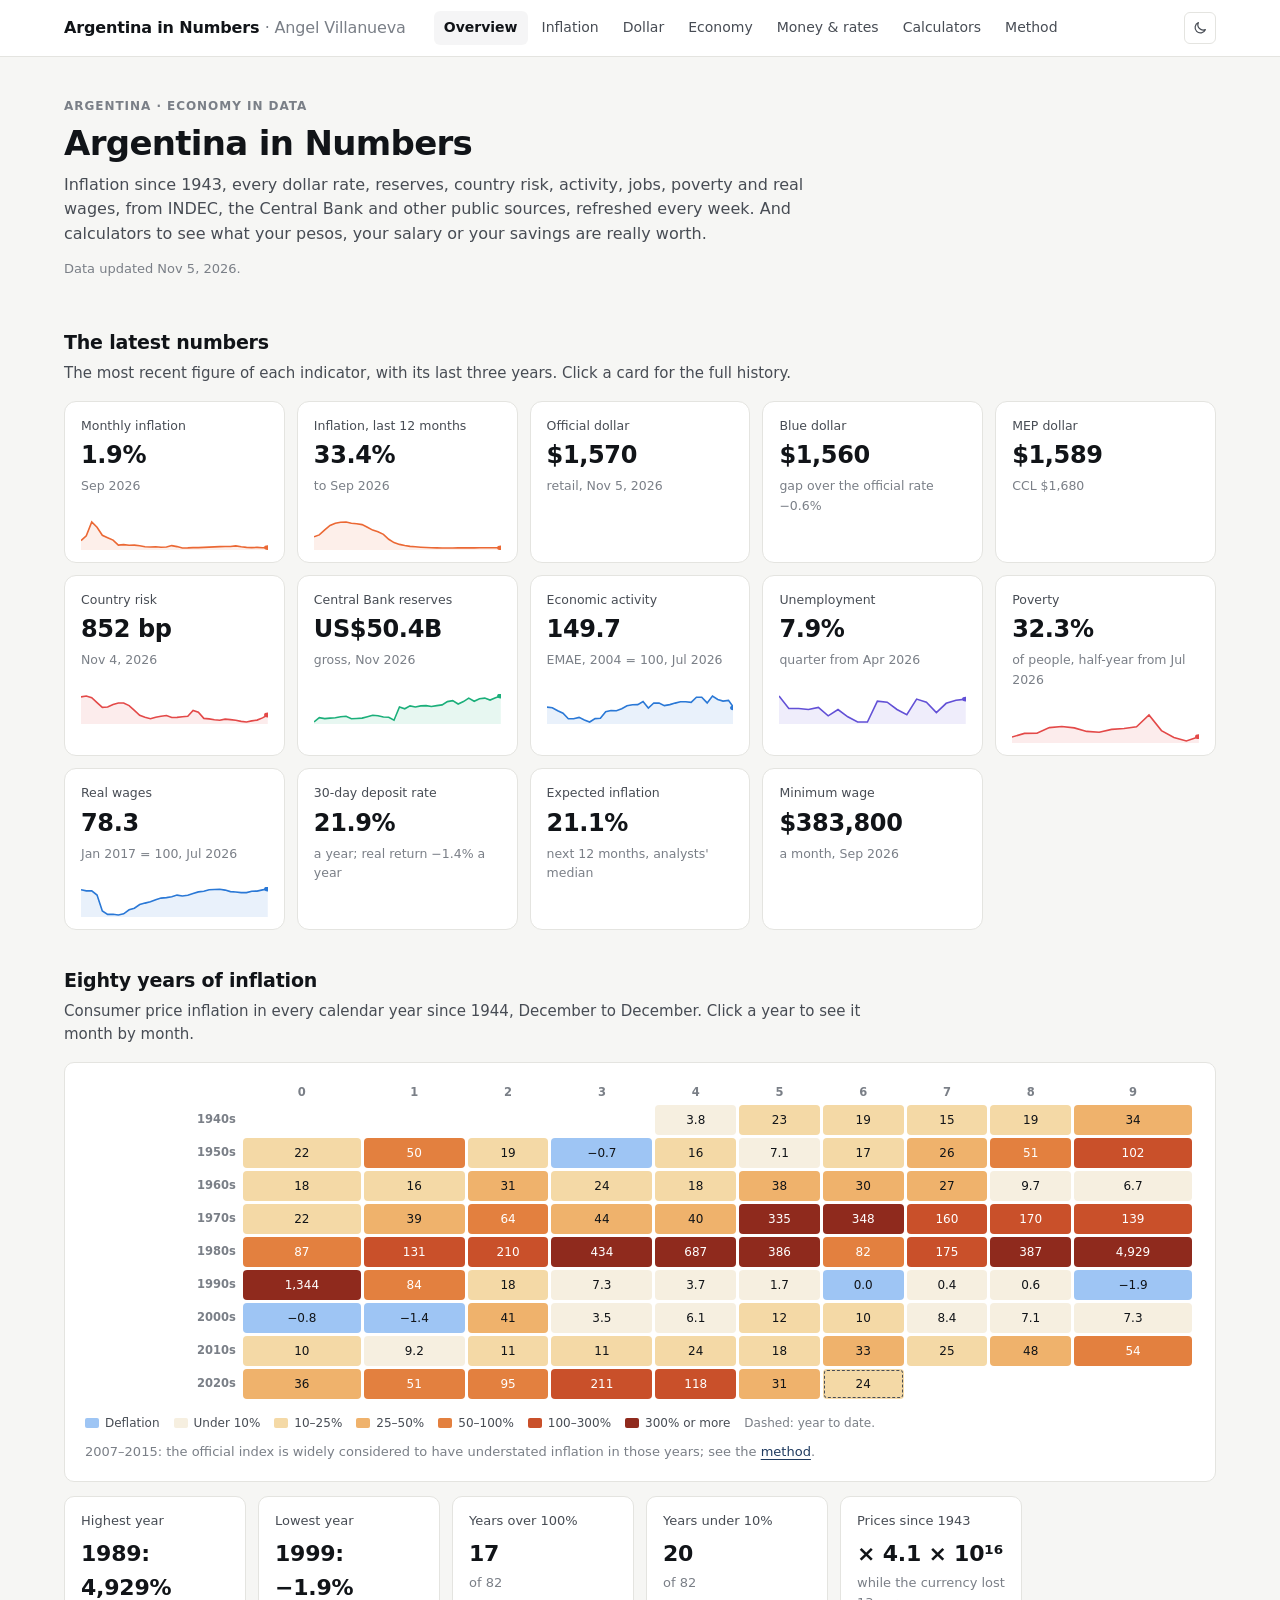
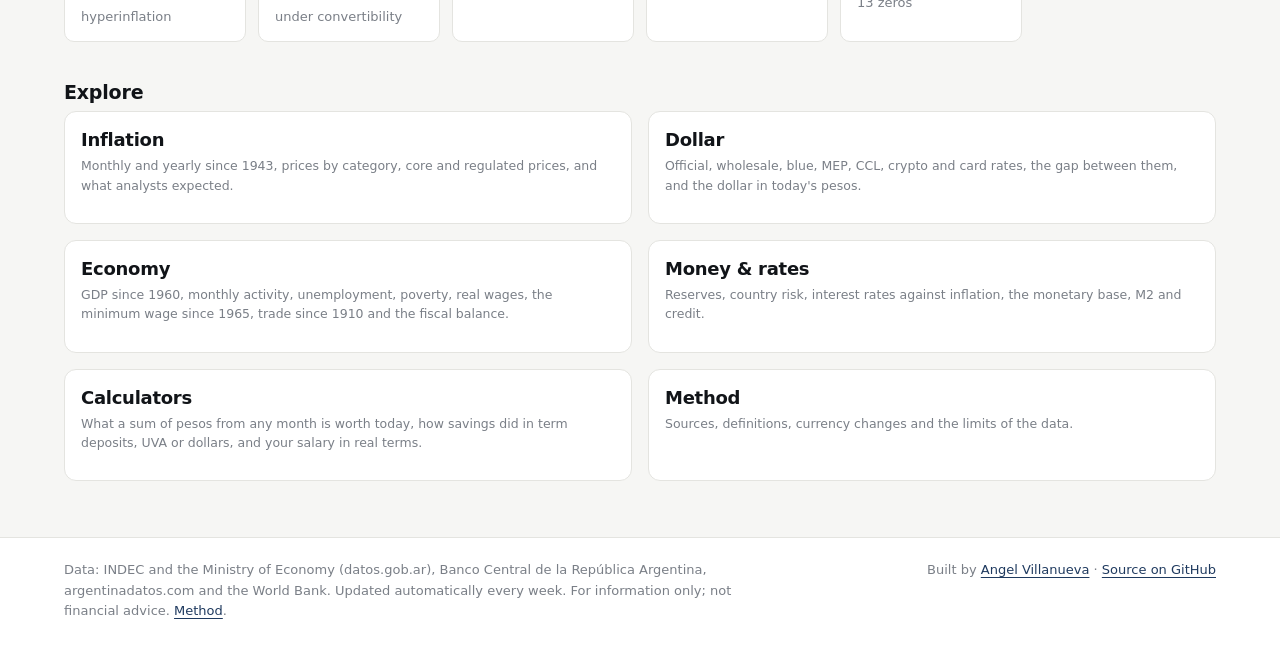
==== index.html @ 06d6029a "Add the overview: headline indicators with sparklines and every year of inflation since 1944 Co-Auth" ====
<!doctype html>
<html lang="en" data-root=".">
<head>
  <meta charset="utf-8">
  <meta name="viewport" content="width=device-width, initial-scale=1">
  <title>Argentina in Numbers</title>
  <meta name="description" content="Argentina's economy in data, updated every week: inflation since 1943, every dollar rate, reserves, country risk, activity, jobs, poverty, real wages, interest rates and calculators for your pesos.">
  <link rel="icon" href="data:image/svg+xml,%3Csvg xmlns='http://www.w3.org/2000/svg' viewBox='0 0 64 64'%3E%3Crect width='64' height='64' rx='12' fill='%2374acdf'/%3E%3Crect y='21' width='64' height='22' fill='white'/%3E%3Ccircle cx='32' cy='32' r='6' fill='%23f6b40e'/%3E%3C/svg%3E">
  <link rel="stylesheet" href="assets/theme.css">
</head>
<body>
  <main>
    <div class="wrap">
      <header class="page-head">
        <p class="eyebrow">Argentina · Economy in data</p>
        <h1>Argentina in Numbers</h1>
        <p class="lede">Inflation since 1943, every dollar rate, reserves, country risk, activity, jobs, poverty and real wages, from INDEC, the Central Bank and other public sources, refreshed every week. And calculators to see what your pesos, your salary or your savings are really worth.</p>
        <p class="updated" id="updated"></p>
      </header>

      <section class="block">
        <h2>The latest numbers</h2>
        <p class="sub">The most recent figure of each indicator, with its last three years. Click a card for the full history.</p>
        <div class="kpis" id="kpis"></div>
      </section>

      <section class="block">
        <h2>Eighty years of inflation</h2>
        <p class="sub">Consumer price inflation in every calendar year since 1944, December to December. Click a year to see it month by month.</p>
        <div class="card">
          <div class="igrid-wrap"><div id="grid"></div></div>
          <div id="grid-legend"></div>
          <p class="note">2007–2015: the official index is widely considered to have understated inflation in those years; see the <a href="method/">method</a>.</p>
        </div>
        <div class="tiles" id="infl-facts" style="margin-top:14px"></div>
      </section>

      <section class="block">
        <h2>Explore</h2>
        <div class="grid-2">
          <a class="kpi" href="inflation/"><span class="value" style="font-size:18px">Inflation</span><span class="sub">Monthly and yearly since 1943, prices by category, core and regulated prices, and what analysts expected.</span></a>
          <a class="kpi" href="dollar/"><span class="value" style="font-size:18px">Dollar</span><span class="sub">Official, wholesale, blue, MEP, CCL, crypto and card rates, the gap between them, and the dollar in today's pesos.</span></a>
          <a class="kpi" href="economy/"><span class="value" style="font-size:18px">Economy</span><span class="sub">GDP since 1960, monthly activity, unemployment, poverty, real wages, the minimum wage since 1965, trade since 1910 and the fiscal balance.</span></a>
          <a class="kpi" href="money/"><span class="value" style="font-size:18px">Money &amp; rates</span><span class="sub">Reserves, country risk, interest rates against inflation, the monetary base, M2 and credit.</span></a>
          <a class="kpi" href="calculators/"><span class="value" style="font-size:18px">Calculators</span><span class="sub">What a sum of pesos from any month is worth today, how savings did in term deposits, UVA or dollars, and your salary in real terms.</span></a>
          <a class="kpi" href="method/"><span class="value" style="font-size:18px">Method</span><span class="sub">Sources, definitions, currency changes and the limits of the data.</span></a>
        </div>
      </section>
    </div>
  </main>

  <script src="assets/vendor/d3.v7.9.0.min.js"></script>
  <script src="assets/core.js"></script>
  <script src="assets/ar.js"></script>
  <script src="assets/pages/home.js"></script>
</body>
</html>
---- assets/theme.css ----
/* World Atlas — shared styles (same system as Market History) */

:root {
  color-scheme: light;
  --bg: #f6f6f4;
  --surface: #ffffff;
  --ink: #111418;
  --ink-2: #474c54;
  --muted: #7a7f87;
  --line: #e4e4e0;
  --line-2: #cfcfc9;
  --accent: #1f3a5f;
  --accent-ink: #ffffff;
  --hover: rgba(17, 20, 24, 0.04);

  /* Returns: blue for gains, red for losses, three steps per side */
  --pos-1: #dbe8f8; --pos-2: #9ec5f4; --pos-3: #2a78d6;
  --neg-1: #f9dedb; --neg-2: #f0a59d; --neg-3: #d03b3b;
  --pos-ink: #1c5cab; --neg-ink: #b42f2f;
  --on-strong: #ffffff;
  --recession: rgba(17, 20, 24, 0.06);

  /* Categorical series, fixed order */
  --s1: #2a78d6; --s2: #eb6834; --s3: #1baf7a; --s4: #eda100;
  --s5: #e87ba4; --s6: #008300; --s7: #6250d6; --s8: #e34948;

  --sans: system-ui, -apple-system, "Segoe UI", Roboto, "Helvetica Neue", Arial, sans-serif;
}

@media (prefers-color-scheme: dark) {
  :root:not([data-theme="light"]) {
    color-scheme: dark;
    --bg: #0f1012;
    --surface: #17181b;
    --ink: #eeeeea;
    --ink-2: #c1c1ba;
    --muted: #8d8d87;
    --line: #2a2b2f;
    --line-2: #3a3b40;
    --accent: #8db4e8;
    --accent-ink: #0d1726;
    --hover: rgba(255, 255, 255, 0.05);
    --pos-1: #1d2d42; --pos-2: #255592; --pos-3: #3987e5;
    --neg-1: #3a2021; --neg-2: #8a3533; --neg-3: #e66767;
    --pos-ink: #7fb0ec; --neg-ink: #ee8a88;
    --on-strong: #0f1012;
    --recession: rgba(255, 255, 255, 0.06);
    --s1: #3987e5; --s2: #d95926; --s3: #199e70; --s4: #c98500;
    --s5: #d55181; --s6: #008300; --s7: #9085e9; --s8: #e66767;
  }
}
:root[data-theme="dark"] {
  color-scheme: dark;
  --bg: #0f1012;
  --surface: #17181b;
  --ink: #eeeeea;
  --ink-2: #c1c1ba;
  --muted: #8d8d87;
  --line: #2a2b2f;
  --line-2: #3a3b40;
  --accent: #8db4e8;
  --accent-ink: #0d1726;
  --hover: rgba(255, 255, 255, 0.05);
  --pos-1: #1d2d42; --pos-2: #255592; --pos-3: #3987e5;
  --neg-1: #3a2021; --neg-2: #8a3533; --neg-3: #e66767;
  --pos-ink: #7fb0ec; --neg-ink: #ee8a88;
  --on-strong: #0f1012;
  --recession: rgba(255, 255, 255, 0.06);
  --s1: #3987e5; --s2: #d95926; --s3: #199e70; --s4: #c98500;
  --s5: #d55181; --s6: #008300; --s7: #9085e9; --s8: #e66767;
}

* { box-sizing: border-box; }
html { -webkit-text-size-adjust: 100%; }
body {
  margin: 0;
  background: var(--bg);
  color: var(--ink);
  font: 15px/1.55 var(--sans);
  -webkit-font-smoothing: antialiased;
}
a { color: var(--accent); text-underline-offset: 3px; }
:focus-visible { outline: 2px solid var(--accent); outline-offset: 2px; border-radius: 3px; }
.wrap { max-width: 1200px; margin: 0 auto; padding: 0 24px; }
.num, table { font-variant-numeric: tabular-nums; }
.pos { color: var(--pos-ink); }
.neg { color: var(--neg-ink); }
.muted { color: var(--muted); }

/* ---------- header ---------- */
.topbar { background: var(--surface); border-bottom: 1px solid var(--line); }
.topbar-inner { display: flex; align-items: center; gap: 28px; height: 56px; }
.brand { color: var(--ink); text-decoration: none; font-weight: 650; letter-spacing: -0.01em; font-size: 16px; white-space: nowrap; }
.brand span { color: var(--muted); font-weight: 400; }
.nav { display: flex; gap: 4px; margin: 0 auto 0 0; padding: 0; list-style: none; overflow-x: auto; scrollbar-width: none; min-width: 0; }
.nav a {
  display: block; padding: 6px 10px; border-radius: 6px;
  color: var(--ink-2); text-decoration: none; font-size: 14px; white-space: nowrap;
}
.nav a:hover { background: var(--hover); color: var(--ink); }
.nav a[aria-current="page"] { color: var(--ink); font-weight: 600; background: var(--hover); }
.theme-toggle {
  flex-shrink: 0; width: 32px; height: 32px; border-radius: 6px; cursor: pointer;
  border: 1px solid var(--line); background: transparent; color: var(--ink-2);
  display: grid; place-items: center;
}
.theme-toggle svg { width: 16px; height: 16px; }

/* ---------- page head ---------- */
.page-head { padding: 40px 0 8px; }
.eyebrow { font-size: 12px; font-weight: 600; letter-spacing: 0.08em; text-transform: uppercase; color: var(--muted); margin: 0 0 8px; }
h1 { font-size: clamp(26px, 3.4vw, 34px); line-height: 1.15; font-weight: 650; letter-spacing: -0.02em; margin: 0 0 10px; }
.lede { max-width: 760px; color: var(--ink-2); font-size: 16px; margin: 0; }
.updated { color: var(--muted); font-size: 13px; margin-top: 12px; }

section.block { padding: 28px 0 8px; }
h2 { font-size: 19px; font-weight: 650; letter-spacing: -0.01em; margin: 0 0 4px; }
.sub { color: var(--ink-2); margin: 0 0 16px; max-width: 820px; }
h3 { font-size: 13px; font-weight: 600; letter-spacing: 0.06em; text-transform: uppercase; color: var(--muted); margin: 0 0 10px; }

.card {
  background: var(--surface); border: 1px solid var(--line); border-radius: 10px;
  padding: 18px 20px;
}
.card + .card { margin-top: 16px; }
.grid-2 { display: grid; grid-template-columns: 1fr 1fr; gap: 16px; }
.grid-3 { display: grid; grid-template-columns: repeat(3, 1fr); gap: 16px; }
.note { color: var(--muted); font-size: 13px; margin: 10px 0 0; }

/* ---------- controls ---------- */
.controls { display: flex; flex-wrap: wrap; align-items: center; gap: 10px 18px; margin: 0 0 14px; }
.control { display: flex; align-items: center; gap: 8px; font-size: 13px; color: var(--ink-2); }
.seg { display: inline-flex; border: 1px solid var(--line-2); border-radius: 7px; overflow: hidden; flex-wrap: wrap; }
.seg button {
  font: 500 13px var(--sans); padding: 5px 11px; border: 0; cursor: pointer;
  background: var(--surface); color: var(--ink-2); border-right: 1px solid var(--line);
}
.seg button:last-child { border-right: 0; }
.seg button:hover { background: var(--hover); }
.seg button[aria-pressed="true"] { background: var(--ink); color: var(--surface); }
select {
  font: 500 13px var(--sans); color: var(--ink); background: var(--surface);
  border: 1px solid var(--line-2); border-radius: 7px; padding: 5px 28px 5px 10px;
  appearance: none; cursor: pointer;
  background-image: linear-gradient(45deg, transparent 50%, var(--muted) 50%), linear-gradient(135deg, var(--muted) 50%, transparent 50%);
  background-position: calc(100% - 14px) 50%, calc(100% - 10px) 50%;
  background-size: 4px 4px; background-repeat: no-repeat;
}
.chips { display: flex; flex-wrap: wrap; gap: 6px; }
.chip {
  display: inline-flex; align-items: center; gap: 7px; cursor: pointer;
  font: 500 13px var(--sans); padding: 4px 10px; border-radius: 99px;
  border: 1px solid var(--line-2); background: var(--surface); color: var(--muted);
}
.chip i { width: 12px; height: 2px; border-radius: 1px; background: var(--line-2); }
.chip[aria-pressed="true"] { color: var(--ink); border-color: var(--ink-2); }
.chip:disabled { opacity: 0.4; cursor: not-allowed; }

/* ---------- stat tiles ---------- */
.tiles { display: grid; grid-template-columns: repeat(auto-fill, minmax(170px, 1fr)); gap: 12px; }
.tile { background: var(--surface); border: 1px solid var(--line); border-radius: 10px; padding: 14px 16px; }
.tile .label { font-size: 13px; color: var(--ink-2); margin: 0 0 6px; }
.tile .value { font-size: 22px; font-weight: 600; letter-spacing: -0.01em; }
.tile .delta { font-size: 13px; margin-top: 2px; }
.tile .delta span { color: var(--muted); }

/* ---------- tables ---------- */
.table-scroll { overflow-x: auto; -webkit-overflow-scrolling: touch; }
table.data { border-collapse: collapse; width: 100%; font-size: 13.5px; }
table.data th, table.data td { padding: 7px 10px; text-align: right; white-space: nowrap; border-bottom: 1px solid var(--line); }
table.data th:first-child, table.data td:first-child { text-align: left; }
table.data thead th { font-weight: 600; color: var(--muted); font-size: 12px; border-bottom: 1px solid var(--line-2); vertical-align: bottom; }
table.data thead th[data-sort] { cursor: pointer; user-select: none; }
table.data thead th[aria-sort="descending"]::after { content: " ↓"; }
table.data thead th[aria-sort="ascending"]::after { content: " ↑"; }
table.data tbody tr:hover { background: var(--hover); }
table.data tr.group-row td { background: var(--bg); font-size: 12px; font-weight: 600; color: var(--muted); letter-spacing: 0.04em; text-transform: uppercase; padding-top: 14px; }
.name-cell small { display: block; color: var(--muted); font-size: 12px; }

/* heatmap of returns */
table.heat { border-collapse: separate; border-spacing: 2px; font-size: 12px; }
table.heat th, table.heat td { padding: 0; height: 26px; min-width: 52px; text-align: center; white-space: nowrap; }
table.heat thead th { font-weight: 600; color: var(--muted); font-size: 11.5px; padding: 0 4px 4px; vertical-align: bottom; line-height: 1.2; white-space: normal; max-width: 72px; }
table.heat tbody th {
  position: sticky; left: 0; z-index: 1; background: var(--surface);
  text-align: left; font-weight: 600; padding: 0 10px 0 2px; min-width: 44px;
}
table.heat td { border-radius: 3px; cursor: default; }
table.heat td.empty { background: transparent; }
table.heat td:hover { outline: 1.5px solid var(--ink); outline-offset: -1px; }
table.heat tfoot th, table.heat tfoot td { font-size: 11.5px; color: var(--ink-2); padding-top: 6px; }
table.heat tfoot th { position: sticky; left: 0; background: var(--surface); text-align: left; }
.r-n3 { background: var(--neg-3); color: var(--on-strong); }
.r-n2 { background: var(--neg-2); color: var(--ink); }
.r-n1 { background: var(--neg-1); color: var(--ink); }
.r-p1 { background: var(--pos-1); color: var(--ink); }
.r-p2 { background: var(--pos-2); color: var(--ink); }
.r-p3 { background: var(--pos-3); color: var(--on-strong); }
.ytd-mark { font-weight: 400; color: var(--muted); }

.legend { display: flex; flex-wrap: wrap; align-items: center; gap: 4px 14px; font-size: 12px; color: var(--ink-2); margin: 12px 0 0; }
.legend .key { display: inline-flex; align-items: center; gap: 6px; }
.legend .sw { width: 14px; height: 10px; border-radius: 2px; display: inline-block; }
.legend .ln { width: 14px; height: 2px; border-radius: 1px; display: inline-block; }

/* ---------- charts ---------- */
.chart { position: relative; width: 100%; }
.chart svg { display: block; width: 100%; height: auto; overflow: visible; }
.chart text { font: 11px var(--sans); fill: var(--muted); font-variant-numeric: tabular-nums; }
.chart .grid line { stroke: var(--line); }
.chart .axis path { display: none; }
.chart .axis line { stroke: var(--line-2); }
.chart .baseline { stroke: var(--line-2); }
.chart .annot text { fill: var(--ink-2); font-size: 11px; }
.chart .annot line { stroke: var(--line-2); }
.chart .crosshair { stroke: var(--ink-2); stroke-width: 1; pointer-events: none; }
.tooltip {
  position: fixed; z-index: 50; pointer-events: none; min-width: 140px; max-width: 280px;
  background: var(--surface); color: var(--ink); border: 1px solid var(--line-2); border-radius: 8px;
  padding: 8px 10px; font-size: 12.5px; box-shadow: 0 6px 20px rgba(0, 0, 0, 0.12);
  font-variant-numeric: tabular-nums; opacity: 0; transition: opacity 0.08s;
}
.tooltip.show { opacity: 1; }
.tooltip .tt-title { color: var(--muted); font-size: 12px; margin-bottom: 4px; }
.tooltip .tt-row { display: flex; align-items: center; gap: 8px; }
.tooltip .tt-row i { width: 10px; height: 2px; border-radius: 1px; flex-shrink: 0; }
.tooltip .tt-row b { font-weight: 600; min-width: 56px; }
.tooltip .tt-row span { color: var(--ink-2); }

/* ---------- prose ---------- */
.prose { max-width: 760px; color: var(--ink-2); }
.prose p { margin: 0 0 12px; }
.prose strong { color: var(--ink); font-weight: 600; }
.links-grid { display: grid; grid-template-columns: repeat(auto-fill, minmax(260px, 1fr)); gap: 12px; }
.link-card { display: block; text-decoration: none; color: inherit; background: var(--surface); border: 1px solid var(--line); border-radius: 10px; padding: 16px 18px; }
.link-card:hover { border-color: var(--line-2); background: var(--hover); }
.link-card strong { display: block; color: var(--ink); font-weight: 600; margin-bottom: 4px; }
.link-card span { color: var(--ink-2); font-size: 14px; }

/* ---------- footer ---------- */
.footer { margin-top: 48px; border-top: 1px solid var(--line); background: var(--surface); }
.footer .wrap { padding-top: 22px; padding-bottom: 32px; color: var(--muted); font-size: 13px; display: flex; flex-wrap: wrap; gap: 8px 24px; justify-content: space-between; }
.footer p { margin: 0; max-width: 720px; }

@media (max-width: 860px) {
  .grid-2, .grid-3 { grid-template-columns: 1fr; }
}
@media (max-width: 640px) {
  .wrap { padding: 0 16px; }
  .topbar-inner { gap: 12px; }
  .brand span { display: none; }
  .page-head { padding-top: 28px; }
  .card { padding: 14px; }
}
@media (forced-colors: active) {
  table.heat td { border: 1px solid CanvasText; }
}

/* keep the row name visible while a wide table scrolls */
.table-scroll table.data th:first-child, .table-scroll table.data td:first-child { position: sticky; left: 0; background: var(--surface); z-index: 1; }
.table-scroll table.data tr.group-row td { background: var(--bg); }
.control { min-width: 0; max-width: 100%; }
.control select { min-width: 0; max-width: 100%; text-overflow: ellipsis; }
.grid-2 > *, .grid-3 > *, .multiples > * { min-width: 0; }

/* population pyramids: neutral tones, so sexes never look like a continent */
:root { --sex-m: #4f6478; --sex-f: #9fb0c2; }
@media (prefers-color-scheme: dark) { :root:not([data-theme="light"]) { --sex-m: #8ea3b8; --sex-f: #4c5d6e; } }
:root[data-theme="dark"] { --sex-m: #8ea3b8; --sex-f: #4c5d6e; }

/* ---------- Argentina in Numbers ---------- */
:root { --i-neg: #9ec5f4; --i-1: #f6efe0; --i-2: #f4d9a6; --i-3: #efb26c; --i-4: #e3803f; --i-5: #c9502a; --i-6: #8f2a1d; }
@media (prefers-color-scheme: dark) { :root:not([data-theme="light"]) { --i-neg: #255592; --i-1: #2e2a22; --i-2: #57452a; --i-3: #8a5a2a; --i-4: #b3632c; --i-5: #c9502a; --i-6: #e0644a; } }
:root[data-theme="dark"] { --i-neg: #255592; --i-1: #2e2a22; --i-2: #57452a; --i-3: #8a5a2a; --i-4: #b3632c; --i-5: #c9502a; --i-6: #e0644a; }
.i-neg { background: var(--i-neg); } .i-1 { background: var(--i-1); } .i-2 { background: var(--i-2); } .i-3 { background: var(--i-3); }
.i-4 { background: var(--i-4); color: #fff; } .i-5 { background: var(--i-5); color: #fff; } .i-6 { background: var(--i-6); color: #fff; }
.igrid-wrap { overflow-x: auto; }
table.igrid { border-collapse: separate; border-spacing: 3px; font-size: 12px; font-variant-numeric: tabular-nums; width: 100%; min-width: 520px; }
table.igrid th { font-weight: 600; color: var(--muted); font-size: 11.5px; padding: 0 4px; }
table.igrid tbody th { text-align: right; white-space: nowrap; }
table.igrid td { height: 30px; text-align: center; border-radius: 4px; cursor: default; }
table.igrid td.empty { background: transparent; }
table.igrid td.ytd { outline: 1.5px dashed var(--ink-2); outline-offset: -2px; }
table.igrid td[data-y]:hover { box-shadow: inset 0 0 0 2px var(--ink); }

.kpis { display: grid; grid-template-columns: repeat(auto-fill, minmax(210px, 1fr)); gap: 12px; }
.kpi { background: var(--surface); border: 1px solid var(--line); border-radius: 12px; padding: 14px 16px 12px; display: flex; flex-direction: column; gap: 2px; text-decoration: none; color: inherit; min-width: 0; }
a.kpi:hover { border-color: var(--line-2); }
.kpi .label { font-size: 12.5px; color: var(--ink-2); }
.kpi .value { font-size: 24px; font-weight: 650; letter-spacing: -0.015em; font-variant-numeric: tabular-nums; }
.kpi .sub { font-size: 12.5px; color: var(--muted); }
.kpi .spark { width: 100%; height: 30px; margin-top: 6px; display: block; }
.calc { display: grid; grid-template-columns: minmax(0, 320px) minmax(0, 1fr); gap: 16px; align-items: start; }
@media (max-width: 860px) { .calc { grid-template-columns: 1fr; } }
.form { display: grid; gap: 12px; }
.form label { display: grid; gap: 4px; font-size: 13px; color: var(--ink-2); }
.form input, .form select { font: 500 15px var(--sans); color: var(--ink); background: var(--surface); border: 1px solid var(--line-2); border-radius: 8px; padding: 8px 10px; width: 100%; min-width: 0; font-variant-numeric: tabular-nums; }
.big-answer { font-size: 30px; font-weight: 650; letter-spacing: -0.02em; font-variant-numeric: tabular-nums; margin: 2px 0 4px; }
.answer-note { color: var(--ink-2); font-size: 14px; margin: 0; }
.rank { display: grid; gap: 8px; margin-top: 12px; }
.rank-row { display: grid; grid-template-columns: minmax(120px, 190px) minmax(0, 1fr) auto; gap: 10px; align-items: center; font-size: 13.5px; }
.rank-row .bar { height: 12px; border-radius: 3px; background: var(--hover); position: relative; overflow: hidden; }
.rank-row .bar i { position: absolute; left: 0; top: 0; bottom: 0; border-radius: 3px; }
.rank-row b { font-variant-numeric: tabular-nums; text-align: right; white-space: nowrap; }
.rank-row small { display: block; color: var(--muted); font-weight: 400; font-size: 11.5px; }
@media (max-width: 560px) { .rank-row { grid-template-columns: 100px minmax(0, 1fr) auto; } }
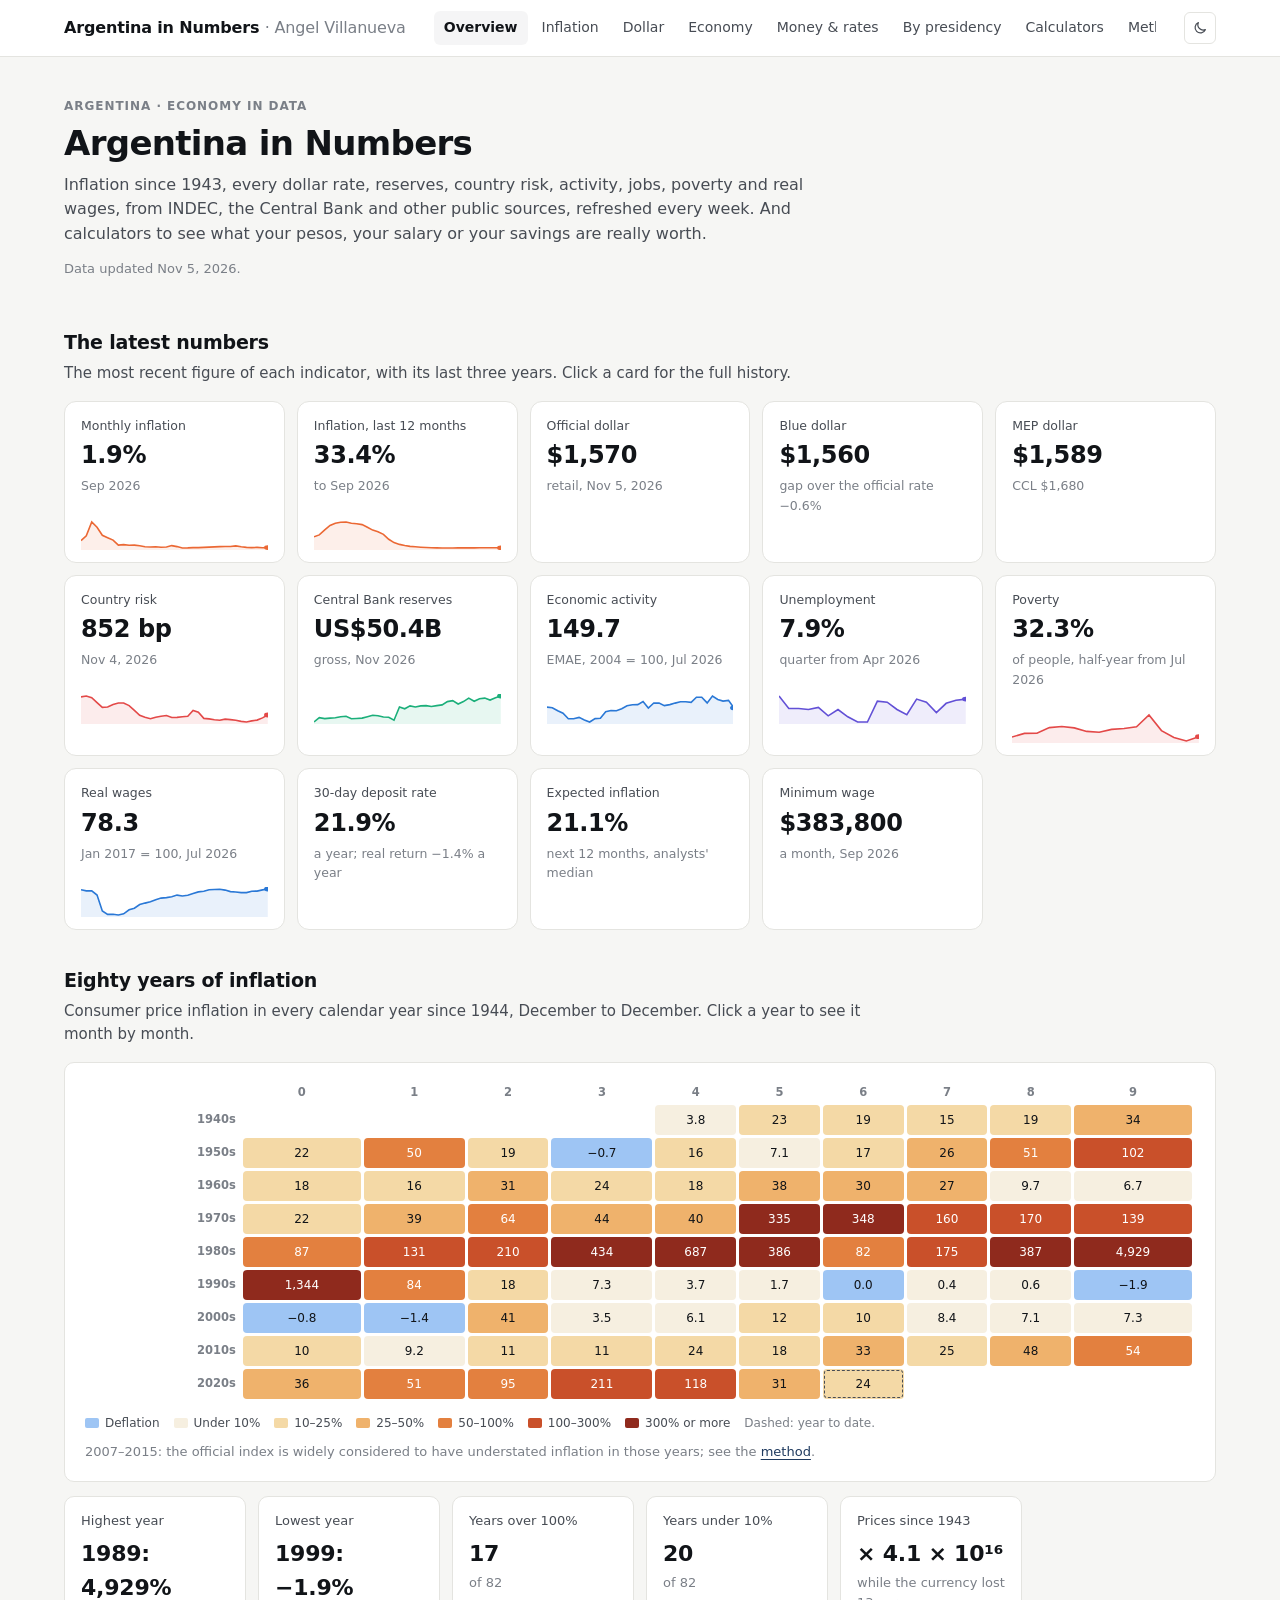
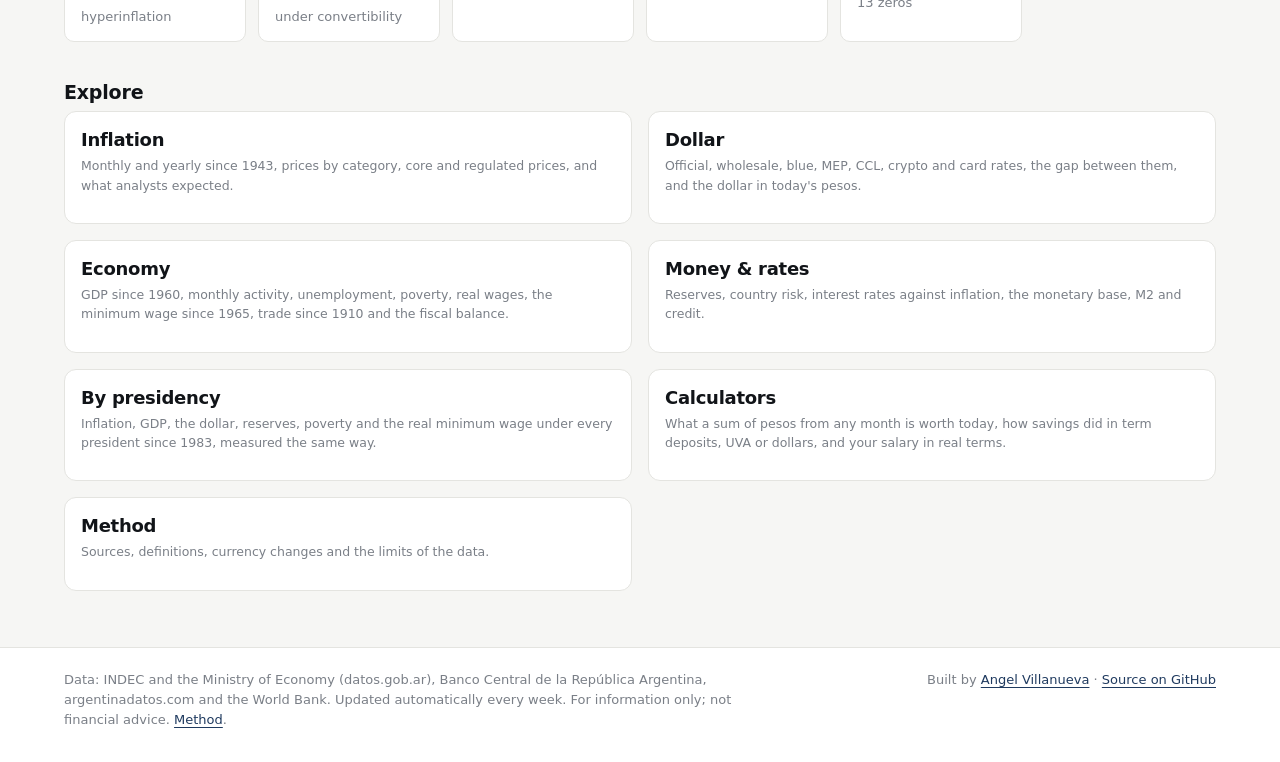
==== commit 3061f26b: "Add the by-presidency page: the same indicators at the start and end of every term since 1983 Co-Aut" ====
--- a/index.html
+++ b/index.html
@@ -42,6 +42,7 @@
           <a class="kpi" href="dollar/"><span class="value" style="font-size:18px">Dollar</span><span class="sub">Official, wholesale, blue, MEP, CCL, crypto and card rates, the gap between them, and the dollar in today's pesos.</span></a>
           <a class="kpi" href="economy/"><span class="value" style="font-size:18px">Economy</span><span class="sub">GDP since 1960, monthly activity, unemployment, poverty, real wages, the minimum wage since 1965, trade since 1910 and the fiscal balance.</span></a>
           <a class="kpi" href="money/"><span class="value" style="font-size:18px">Money &amp; rates</span><span class="sub">Reserves, country risk, interest rates against inflation, the monetary base, M2 and credit.</span></a>
+          <a class="kpi" href="presidents/"><span class="value" style="font-size:18px">By presidency</span><span class="sub">Inflation, GDP, the dollar, reserves, poverty and the real minimum wage under every president since 1983, measured the same way.</span></a>
           <a class="kpi" href="calculators/"><span class="value" style="font-size:18px">Calculators</span><span class="sub">What a sum of pesos from any month is worth today, how savings did in term deposits, UVA or dollars, and your salary in real terms.</span></a>
           <a class="kpi" href="method/"><span class="value" style="font-size:18px">Method</span><span class="sub">Sources, definitions, currency changes and the limits of the data.</span></a>
         </div>
--- a/assets/theme.css
+++ b/assets/theme.css
@@ -304,3 +304,5 @@
 .rank-row b { font-variant-numeric: tabular-nums; text-align: right; white-space: nowrap; }
 .rank-row small { display: block; color: var(--muted); font-weight: 400; font-size: 11.5px; }
 @media (max-width: 560px) { .rank-row { grid-template-columns: 100px minmax(0, 1fr) auto; } }
+.grid-2 > .card, .grid-2 > .kpi { margin: 0; }
+.grid-2 { align-items: start; }
